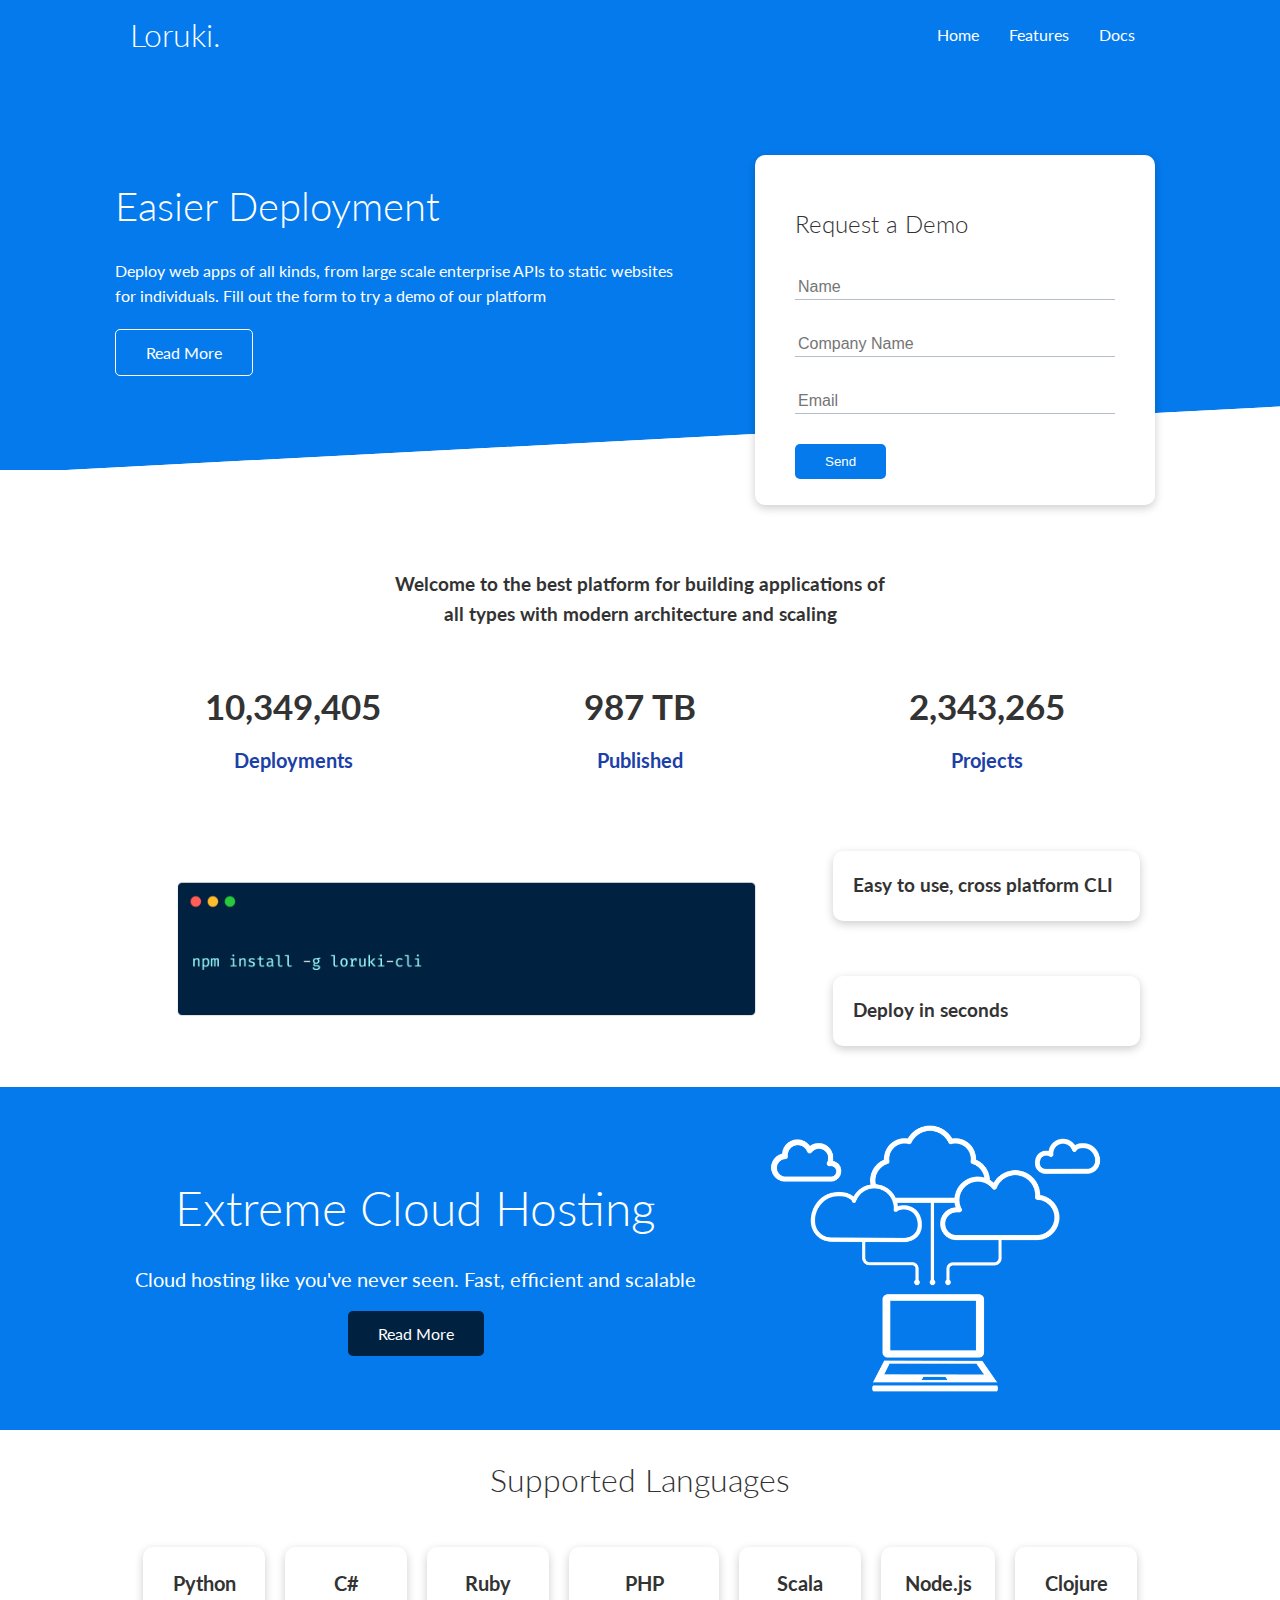
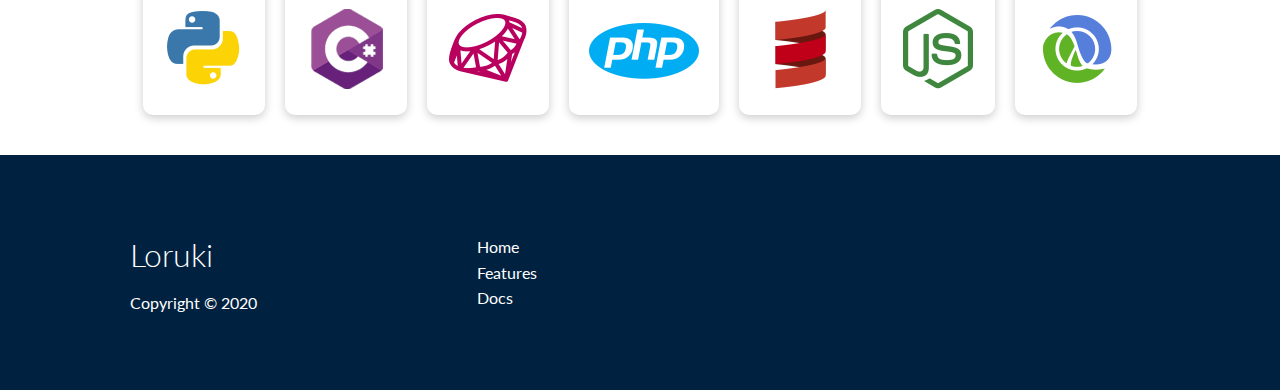
==== index.html @ 8ec89157 "final" ====
<!DOCTYPE html>
<html lang="en">
<head>
  <meta charset="UTF-8">
  <meta name="viewport" content="width=device-width, initial-scale=1.0">
  <title>Loruki | Cloud Hosting For Everyone</title>
  <link rel="stylesheet" href="css/utilities.css">
  <link rel="stylesheet" href="css/style.css">
  <link rel="stylesheet" href="https://cdnjs.cloudflare.com/ajax/libs/font-awesome/5.15.1/css/all.min.css" integrity="sha512-+4zCK9k+qNFUR5X+cKL9EIR+ZOhtIloNl9GIKS57V1MyNsYpYcUrUeQc9vNfzsWfV28IaLL3i96P9sdNyeRssA==" crossorigin="anonymous" />
</head>
<body>
    <!-- Navbar -->
    <div class="navbar">
      <div class="container flex">
        <h1 class="logo">Loruki.</h1>
        <nav>
          <ul>
            <li><a href="index.html">Home</a></li>
            <li><a href="features.html">Features</a></li>
            <li><a href="docs.html">Docs</a></li>
          </ul>
        </nav>
      </div>
    </div>

    <!-- Showcase -->
    <section class="showcase">
      <div class="container grid">
        <div class="showcase-text">
          <h1>Easier Deployment</h1>
          <p>Deploy web apps of all kinds, from large scale enterprise APIs to static websites for individuals. Fill out the form to try a demo of our platform</p>
          <a href="features.html" class="btn btn-outline">Read More</a>
        </div>

        <div class="showcase-form card">
          <h2>Request a Demo</h2>
          <form>
            <div class="form-control">
              <input type="text" placeholder="Name" name="name" required>
            </div>
            <div class="form-control">
              <input type="text" placeholder="Company Name" name="company" required>
            </div>
            <div class="form-control">
              <input type="email" placeholder="Email" name="email" required>
            </div>
            <input type="submit" value="Send" class="btn btn-primary">
          </form>
        </div>
      </div>
    </section>

    <!-- Stats -->
    <section class="stats">
      <div class="container">
        <h3 class="stats-heading text-center my-1">
          Welcome to the best platform for building applications of all types with modern architecture and scaling
        </h3>

        <div class="grid grid-3 text-center my-4">
          <div>
            <i class="fas fa-server fa-3x"></i>
            <h3>10,349,405</h3>
            <p class="text-secondary">Deployments</p>
          </div>
          <div>
            <i class="fas fa-upload fa-3x"></i>
            <h3>987 TB</h3>
            <p class="text-secondary">Published</p>
          </div>
          <div>
            <i class="fas fa-project-diagram fa-3x"></i>
            <h3>2,343,265</h3>
            <p class="text-secondary">Projects</p>
          </div>
        </div>
      </div>
    </section>

    <!-- Cli -->
    <section class="cli">
      <div class="container grid">
        <img src="images/cli.png" alt="">

        <div class="card">
          <h3>Easy to use, cross platform CLI</h3>
        </div>
        <div class="card">
          <h3>Deploy in seconds</h3>
        </div>
      </div>
    </section>

    <!-- Cloud -->
    <section class="cloud bg-primary my-2 py-2">
      <div class="container grid">
        <div class="text-center">
          <h2 class="lg">Extreme Cloud Hosting</h2>
          <p class="lead my-1">Cloud hosting like you've never seen. Fast, efficient and scalable</p>
          <a href="features.html" class="btn btn-dark">Read More</a>
        </div>
        
        <img src="images/cloud.png" alt="">
      </div>
    </section>

    <!-- Languages -->
    <section class="languages">
      <h2 class="md text-center my-2">
        Supported Languages
      </h2>

      <div class="container flex">
        <div class="card">  
          <h4>Python</h4>
          <img src="images/logos/python.png" alt="">
        </div>
        <div class="card">
          <h4>C#</h4>
          <img src="images/logos/csharp.png" alt="">
        </div>
        <div class="card">
          <h4>Ruby</h4>
          <img src="images/logos/ruby.png" alt="">
        </div>
        <div class="card">
          <h4>PHP</h4>
          <img src="images/logos/php.png" alt="">
        </div>
        <div class="card">
          <h4>Scala</h4>
          <img src="images/logos/scala.png" alt="">
        </div>
        <div class="card">
          <h4>Node.js</h4>
          <img src="images/logos/node.png" alt="">
        </div>
        <div class="card">
          <h4>Clojure</h4>
          <img src="images/logos/clojure.png" alt="">
        </div>
      </div>  
    </section>

    <!-- Footer -->
    <footer class="footer bg-dark py-5">
      <div class="container grid grid-3">
        <div>
          <h1>Loruki</h1>
          <p>Copyright &copy; 2020</p>
        </div>

        <nav>
          <ul>
            <li><a href="index.html">Home</a></li>
            <li><a href="features.html">Features</a></li>
            <li><a href="docs.html">Docs</a></li>
          </ul>
        </nav>

        <div class="social">
          <a href="#"><i class="fab fa-github fa-2x"></i></a>
          <a href="#"><i class="fab fa-facebook fa-2x"></i></a>
          <a href="#"><i class="fab fa-instagram fa-2x"></i></a>
          <a href="#"><i class="fab fa-twitter fa-2x"></i></a>
        </div>
      </div>
    </footer>
</body>
</html>
---- css/utilities.css ----
.container {
  max-width: 1100px;
  margin: 0 auto;
  overflow: auto;
  padding: 0 40px;
}

.card {
  background-color: #fff;
  color: #333;
  border-radius: 10px;
  box-shadow: 0 3px 10px rgba(0,0,0,0.2);
  padding: 20px;
  margin: 10px;
}

.btn {
  display: inline-block;
  padding: 10px 30px;
  cursor: pointer;
  background-color: var(--primary-color);
  color: #fff;
  border: none;
  border-radius: 5px;
}

.btn-outline {
  background-color: transparent;
  border: 1px #fff solid;
}

.btn:hover {
  transform: scale(0.98);
}

/* Backgrounds and coloured buttons */
.bg-primary, .btn-primary {
  background-color: var(--primary-color);
  color: #fff;
}

.bg-secondary, .btn-secondary {
  background-color: var(--secondary-color);
  color: #fff;
}

.bg-dark, .btn-dark {
  background-color: var(--dark-color);
  color: #fff;
} 

.bg-light, .btn-light {
  background-color: var(--light-color);
  color: #333;
}

.bg-primary a, .btn-primary a, .bg-secondary a, .btn-secondary a, 
.bg-dark a, .btn-dark a, .bg-light a, .btn-light a {
  color: #fff;
}

/* Text Colors */
.text-primary {
  color: var(--primary-color);
}

.text-secondary {
  color: var(--secondary-color);
}

.text-dark{
  color: var(--dark-color);
} 

.text-light {
  color: var(--light-color);
}

/* Text Sizes */
.lead {
  font-size: 20px;
} 

.sm {
  font-size: 1rem;
}

.md {
  font-size: 2rem;
}

.lg {
  font-size: 3rem;
}

.xl {
  font-size: 4rem;
}

.text-center {
  text-align: center;
}



/* Alert */
.alert {
  background-color: var(--light-color);
  padding: 10px 20px;
  font-weight: bold;
  margin: 15px 0;
}

.alert i {
  margin-right: 10px;
}

.alert-success {
  background-color: var(--success-color);
}

.alert-error {
  background-color: var(--error-color);
  color: #fff;
}

.flex {
  display: flex;
  justify-content: center;
  align-items: center;
  height: 100%;
}

.grid {
  display: grid;
  grid-template-columns: repeat(2,1fr);
  gap: 20px;
  height: 100%;
  justify-content: center;
  align-items: center;
}

.grid-3 {
  grid-template-columns: repeat(3, 1fr);
}

/* Margin */
.my-1 {
  margin: 1rem 0;
}

.my-2 {
  margin: 1.5rem 0;
}

.my-3 {
  margin: 2rem 0;
} 

.my-4 {
  margin: 3rem 0;
} 

.my-5 {
  margin: 4rem 0;
} 

.m-1 {
  margin: 1rem;
}

.m-2 {
  margin: 1.5rem;
}

.m-3 {
  margin: 2rem;
} 

.m-4 {
  margin: 3rem;
} 

.m-5 {
  margin: 4rem;
} 

/* Padding */
.py-1 {
  padding: 1rem 0;
}

.py-2 {
  padding: 1.5rem 0;
}

.py-3 {
  padding: 2rem 0;
} 

.py-4 {
  padding: 3rem 0;
} 

.py-5 {
  padding: 4rem 0;
} 

.p-1 {
  padding: 1rem;
}

.p-2 {
  padding: 1.5rem;
}

.p-3 {
  padding: 2rem;
} 

.p-4 {
  padding: 3rem;
} 

.p-5 {
  padding: 4rem;
}
---- css/style.css ----
@import url('https://fonts.googleapis.com/css2?family=Lato:wght@300&display=swap');

:root {
  --primary-color: #047aed;
  --secondary-color: #1c3fa8;
  --dark-color: #002240;
  --light-color: #f4f4f4;
  --success-color: #5cb85c;
  --error-color: #d9534f;
}

* {
  box-sizing: border-box;
  padding: 0;
  margin: 0;
}

body {
  font-family: 'Lato', sans-serif;
  color: #333;
  line-height: 1.6;
}

ul {
  list-style: none;
}

a {
  text-decoration: none;
  color: #333;
}

h1,h2 {
  font-weight: 300;
  line-height: 1.6;
  margin: 10px 0;
}

p {
  margin: 10px 0;
}

img {
  width: 100%;
}

code, pre {
  background: #333;
  color: #fff;
  padding: 10px;
}

/* Navbar */
.navbar {
  background-color: var(--primary-color);
  color: white;
  height: 70px;
}

.navbar .flex {
  justify-content: space-between;
}

.navbar ul {
  display: flex;
}

.navbar a {
  color: #fff;
  padding: 10px;
  margin: 0 5px;
}

.navbar a:hover {
  border-bottom: 2px #fff solid;
}

/* Showcase */
.showcase {
  height: 400px;
  background-color: var(--primary-color);
  color: #fff;
  position: relative;
}

.showcase h1 {
  font-size: 40px;
}

.showcase p {
  margin: 20px 0;
}

.showcase .grid {
  overflow: visible;
  grid-template-columns: 55% 45%;
  gap: 30px;
}

.showcase-form {
  position: relative;
  top: 60px;
  height: 350px;
  width: 400px;
  padding: 40px;
  z-index: 100;
  justify-self: flex-end;
  animation: slideInFromRight 1s ease-in;
}

.showcase-form .form-control {
  margin: 30px 0;
}

.showcase-form input[type='text'],
.showcase-form input[type='email'] {
  border: 0;
  border-bottom: 1px solid #b4becb;
  width: 100%;
  padding: 3px;
  font-size: 16px;
}

.showcase-form input:focus {
  outline: none;
}

.showcase::before,
.showcase::after {
  content: '';
  position: absolute;
  height: 100px;
  bottom: -70px;
  left: 0;
  right: 0;
  background: #fff;
  transform: skewY(-3deg);
  -webkit-transform: skewY(-3deg);
  -moz-transform: skewY(-3deg);
  -ms-transform: skewY(-3deg);
}

.showcase-text {
  animation: slideInFromLeft 1s ease-in;
}

/* Stats */
.stats {
  padding-top: 100px;
  animation: slideInFromBottom 1s ease-in;
}

.stats-heading {
  max-width: 500px;
  margin: auto;
}

.stats .grid h3 {
  font-size: 35px;
}

.stats .grid p {
  font-size: 20px;
  font-weight: bold;
}

/* CLI */
.cli .grid {
  grid-template-columns: repeat(3, 1fr);
  grid-template-rows: repeat(2, 1fr);
}

.cli .grid > *:first-child {
  grid-column: 1 / span 2;
  grid-row: 1 / span 2;
}

/* Cloud */
.cloud .grid {
  grid-template-columns: 4fr 3fr;
}

/* Languages */

.languages .flex {
  flex-wrap: wrap;
}

.languages .card {
  text-align: center;
  margin: 18px 10px 40px;
  transition: transform 0.2s ease-in;
}

.languages .card h4 {
  font-size: 20px;
  margin-bottom: 10px;
}

.languages .card:hover {
  transform: translateY(-15px);
}

/* Features */
.features-head img {
  width: 200px;
  justify-self: flex-end;
} 

.features-sub-head img {
  width: 300px;
  justify-self: flex-end;
} 

 /* Features Main  */
 .features-main .card > i {
   margin-right: 20px;
 }

 .features-main .grid {
   padding: 30px;
 }

 .features-main .grid > *:first-child {
   grid-column: 1 /span 3;
 }

 .features-main .grid > *:nth-child(2) {
   grid-column: 1 /span 2;
 }

 /* Docs */
 .docs-head img {
  width: 200px;
  justify-self: flex-end;
} 

.docs-main .bg-light a {
  color: #333;
}

.docs-main h3 {
  margin: 20px 0;
}

.docs-main .grid {
  grid-template-columns: 1fr 2fr;
  align-items: flex-start;
}

.docs-main nav li {
  font-size: 17px;
  padding-bottom: 5px;
  margin-bottom: 5px;
  border-bottom: 1px #ccc solid;
}

.docs-main a:hover {
  font-weight: bold;
}

/* Footer */
.footer .social a {
  margin: 0 10px;
}

/* Animations */
@keyframes slideInFromLeft {
  0% {
    transform: translateX(-100%);
  }
  100% {
    transform: translateX(0);
  }
}
@keyframes slideInFromRight {
  0% {
    transform: translateX(100%);
  }
  100% {
    transform: translateX(0);
  }
}
@keyframes slideInFromTop {
  0% {
    transform: translateY(-100%);
  }
  100% {
    transform: translateX(0);
  }
}
@keyframes slideInFromBottom {
  0% {
    transform: translateY(100%);
  }
  100% {
    transform: translateX(0);
  }
}

/* Tablets and under */
@media(max-width: 768px) {
  .grid,
  .showcase .grid,
  .stats .grid,
  .cli .grid,
  .cloud .grid,
  .features-main .grid,
  .docs-main .grid {
    grid-template-columns: 1fr;
    grid-template-rows: 1fr;
  }

  .showcase {
    height: auto;
  }

  .showcase-text {
    text-align: center;
    margin-top: 40px;
  }

  .showcase-form {
    justify-self: center;
    margin: auto;
  }

  .cli .grid > *:first-child {
    grid-column: 1;
    grid-row: 1;
  }

  .features-head, .features-sub-head, .docs-head {
    text-align: center;
  }

  .features-head img, .features-sub-head img, .docs-head img {
    justify-self: center;
  }

  .features-main .grid > *:first-child,
  .features-main .grid > *:nth-child(2) {
    grid-column: 1;
  }
}

/* Mobile */
@media(max-width: 500px) {
  .navbar {
    height: 110px;
  }

  .navbar .flex {
    flex-direction: column;
  }

  .navbar ul {
    padding: 10px;
    background-color: rgba(0,0,0,0.1);
  }


}
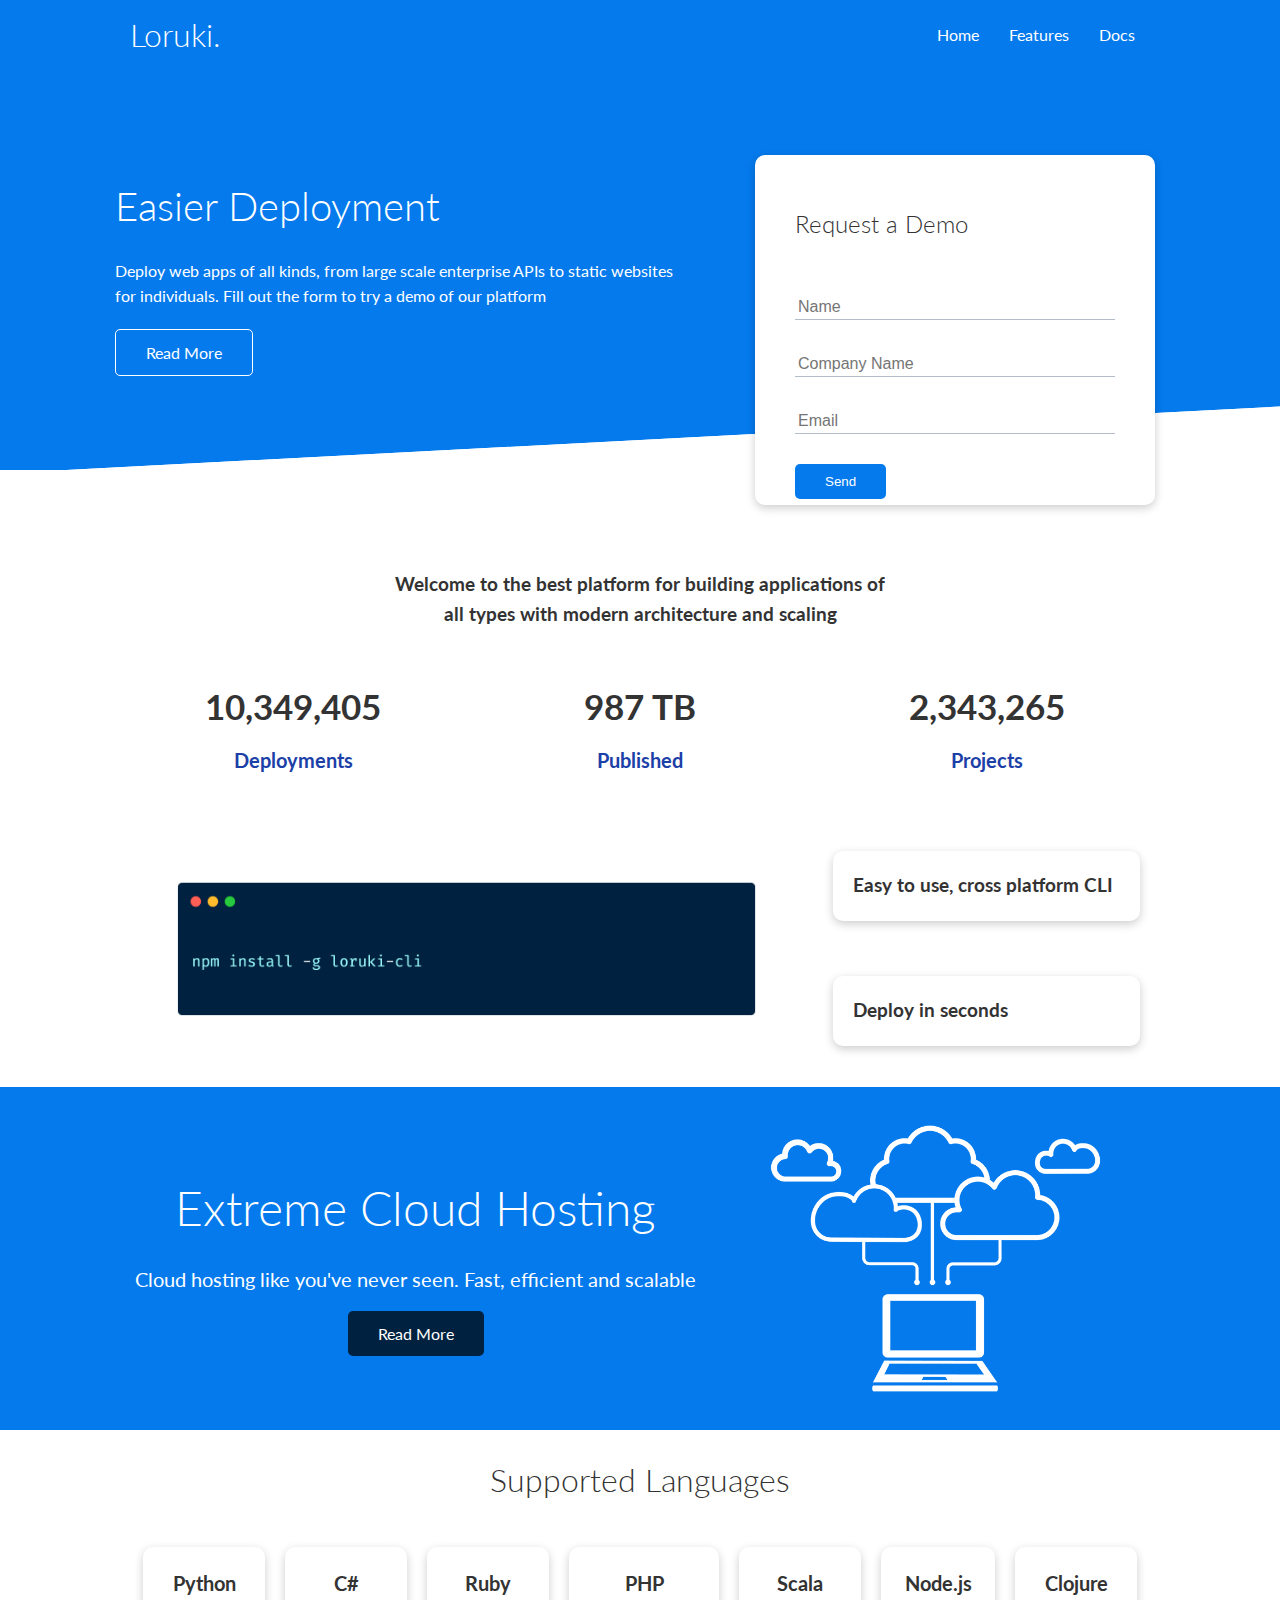
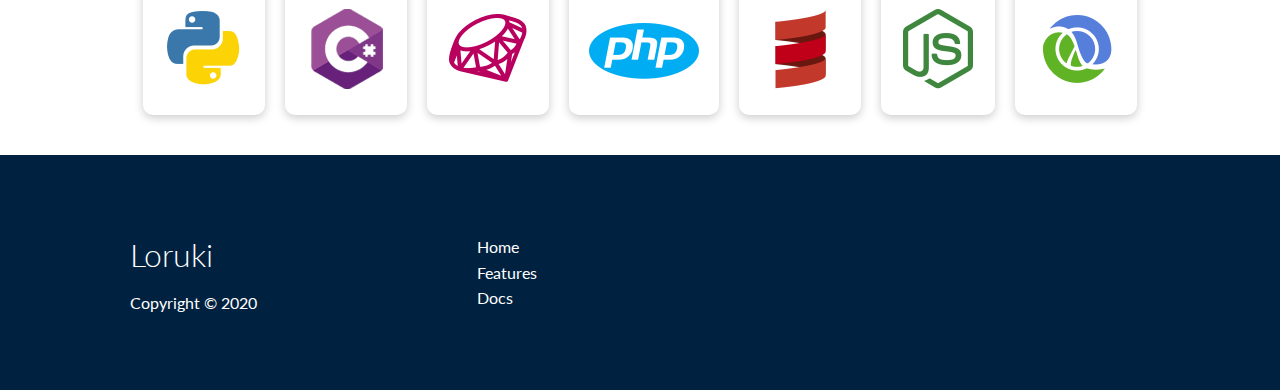
==== commit dd2155f0: "deploy" ====
--- a/index.html
+++ b/index.html
@@ -34,7 +34,11 @@
 
         <div class="showcase-form card">
           <h2>Request a Demo</h2>
-          <form>
+          <form name="contact" method="POST" netlify-honeypot="bot-field" data-netlify="true">
+            <input type="hidden" name="form-name" value="contact">
+            <p class="hidden">
+              <label>Don’t fill this out if you're human: <input name="bot-field" /></label>
+            </p>
             <div class="form-control">
               <input type="text" placeholder="Name" name="name" required>
             </div>
--- a/css/style.css
+++ b/css/style.css
@@ -48,6 +48,11 @@
   background: #333;
   color: #fff;
   padding: 10px;
+}
+
+.hidden {
+  visibility: hidden;
+  height: 0;
 }
 
 /* Navbar */
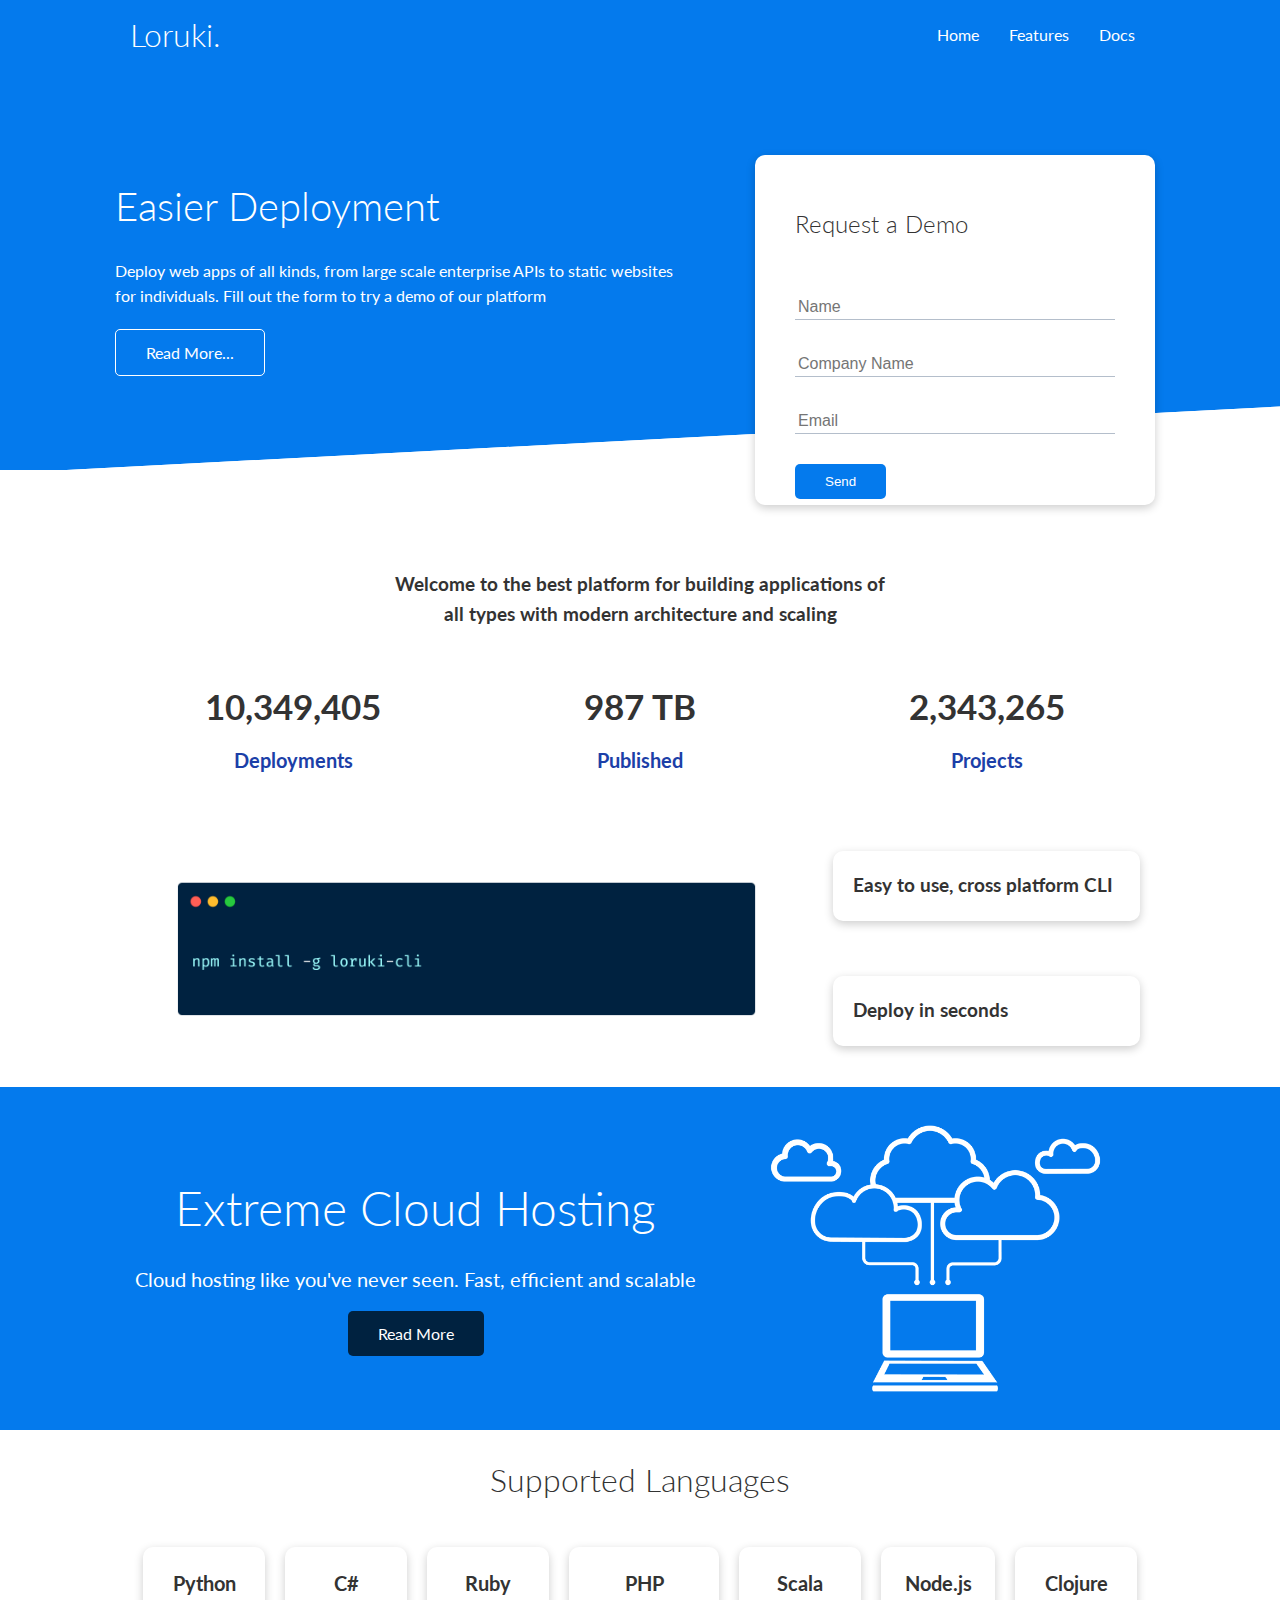
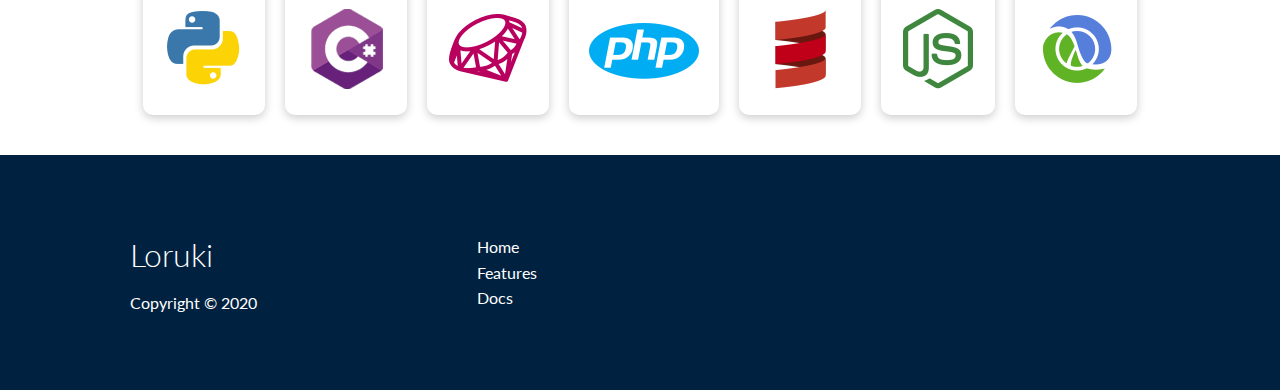
==== commit 0c136999: "addOn" ====
--- a/index.html
+++ b/index.html
@@ -1,14 +1,19 @@
 <!DOCTYPE html>
 <html lang="en">
-<head>
-  <meta charset="UTF-8">
-  <meta name="viewport" content="width=device-width, initial-scale=1.0">
-  <title>Loruki | Cloud Hosting For Everyone</title>
-  <link rel="stylesheet" href="css/utilities.css">
-  <link rel="stylesheet" href="css/style.css">
-  <link rel="stylesheet" href="https://cdnjs.cloudflare.com/ajax/libs/font-awesome/5.15.1/css/all.min.css" integrity="sha512-+4zCK9k+qNFUR5X+cKL9EIR+ZOhtIloNl9GIKS57V1MyNsYpYcUrUeQc9vNfzsWfV28IaLL3i96P9sdNyeRssA==" crossorigin="anonymous" />
-</head>
-<body>
+  <head>
+    <meta charset="UTF-8" />
+    <meta name="viewport" content="width=device-width, initial-scale=1.0" />
+    <title>Loruki | Cloud Hosting For Everyone</title>
+    <link rel="stylesheet" href="css/utilities.css" />
+    <link rel="stylesheet" href="css/style.css" />
+    <link
+      rel="stylesheet"
+      href="https://cdnjs.cloudflare.com/ajax/libs/font-awesome/5.15.1/css/all.min.css"
+      integrity="sha512-+4zCK9k+qNFUR5X+cKL9EIR+ZOhtIloNl9GIKS57V1MyNsYpYcUrUeQc9vNfzsWfV28IaLL3i96P9sdNyeRssA=="
+      crossorigin="anonymous"
+    />
+  </head>
+  <body>
     <!-- Navbar -->
     <div class="navbar">
       <div class="container flex">
@@ -28,27 +33,43 @@
       <div class="container grid">
         <div class="showcase-text">
           <h1>Easier Deployment</h1>
-          <p>Deploy web apps of all kinds, from large scale enterprise APIs to static websites for individuals. Fill out the form to try a demo of our platform</p>
-          <a href="features.html" class="btn btn-outline">Read More</a>
+          <p>
+            Deploy web apps of all kinds, from large scale enterprise APIs to
+            static websites for individuals. Fill out the form to try a demo of
+            our platform
+          </p>
+          <a href="features.html" class="btn btn-outline">Read More...</a>
         </div>
 
         <div class="showcase-form card">
           <h2>Request a Demo</h2>
-          <form name="contact" method="POST" netlify-honeypot="bot-field" data-netlify="true">
-            <input type="hidden" name="form-name" value="contact">
+          <form
+            name="contact"
+            method="POST"
+            netlify-honeypot="bot-field"
+            data-netlify="true"
+          >
+            <input type="hidden" name="form-name" value="contact" />
             <p class="hidden">
-              <label>Don’t fill this out if you're human: <input name="bot-field" /></label>
+              <label
+                >Don’t fill this out if you're human: <input name="bot-field"
+              /></label>
             </p>
             <div class="form-control">
-              <input type="text" placeholder="Name" name="name" required>
+              <input type="text" placeholder="Name" name="name" required />
             </div>
             <div class="form-control">
-              <input type="text" placeholder="Company Name" name="company" required>
+              <input
+                type="text"
+                placeholder="Company Name"
+                name="company"
+                required
+              />
             </div>
             <div class="form-control">
-              <input type="email" placeholder="Email" name="email" required>
+              <input type="email" placeholder="Email" name="email" required />
             </div>
-            <input type="submit" value="Send" class="btn btn-primary">
+            <input type="submit" value="Send" class="btn btn-primary" />
           </form>
         </div>
       </div>
@@ -58,7 +79,8 @@
     <section class="stats">
       <div class="container">
         <h3 class="stats-heading text-center my-1">
-          Welcome to the best platform for building applications of all types with modern architecture and scaling
+          Welcome to the best platform for building applications of all types
+          with modern architecture and scaling
         </h3>
 
         <div class="grid grid-3 text-center my-4">
@@ -84,7 +106,7 @@
     <!-- Cli -->
     <section class="cli">
       <div class="container grid">
-        <img src="images/cli.png" alt="">
+        <img src="images/cli.png" alt="" />
 
         <div class="card">
           <h3>Easy to use, cross platform CLI</h3>
@@ -100,50 +122,50 @@
       <div class="container grid">
         <div class="text-center">
           <h2 class="lg">Extreme Cloud Hosting</h2>
-          <p class="lead my-1">Cloud hosting like you've never seen. Fast, efficient and scalable</p>
+          <p class="lead my-1">
+            Cloud hosting like you've never seen. Fast, efficient and scalable
+          </p>
           <a href="features.html" class="btn btn-dark">Read More</a>
         </div>
-        
-        <img src="images/cloud.png" alt="">
+
+        <img src="images/cloud.png" alt="" />
       </div>
     </section>
 
     <!-- Languages -->
     <section class="languages">
-      <h2 class="md text-center my-2">
-        Supported Languages
-      </h2>
+      <h2 class="md text-center my-2">Supported Languages</h2>
 
       <div class="container flex">
-        <div class="card">  
+        <div class="card">
           <h4>Python</h4>
-          <img src="images/logos/python.png" alt="">
+          <img src="images/logos/python.png" alt="" />
         </div>
         <div class="card">
           <h4>C#</h4>
-          <img src="images/logos/csharp.png" alt="">
+          <img src="images/logos/csharp.png" alt="" />
         </div>
         <div class="card">
           <h4>Ruby</h4>
-          <img src="images/logos/ruby.png" alt="">
+          <img src="images/logos/ruby.png" alt="" />
         </div>
         <div class="card">
           <h4>PHP</h4>
-          <img src="images/logos/php.png" alt="">
+          <img src="images/logos/php.png" alt="" />
         </div>
         <div class="card">
           <h4>Scala</h4>
-          <img src="images/logos/scala.png" alt="">
+          <img src="images/logos/scala.png" alt="" />
         </div>
         <div class="card">
           <h4>Node.js</h4>
-          <img src="images/logos/node.png" alt="">
+          <img src="images/logos/node.png" alt="" />
         </div>
         <div class="card">
           <h4>Clojure</h4>
-          <img src="images/logos/clojure.png" alt="">
+          <img src="images/logos/clojure.png" alt="" />
         </div>
-      </div>  
+      </div>
     </section>
 
     <!-- Footer -->
@@ -170,5 +192,5 @@
         </div>
       </div>
     </footer>
-</body>
-</html>+  </body>
+</html>
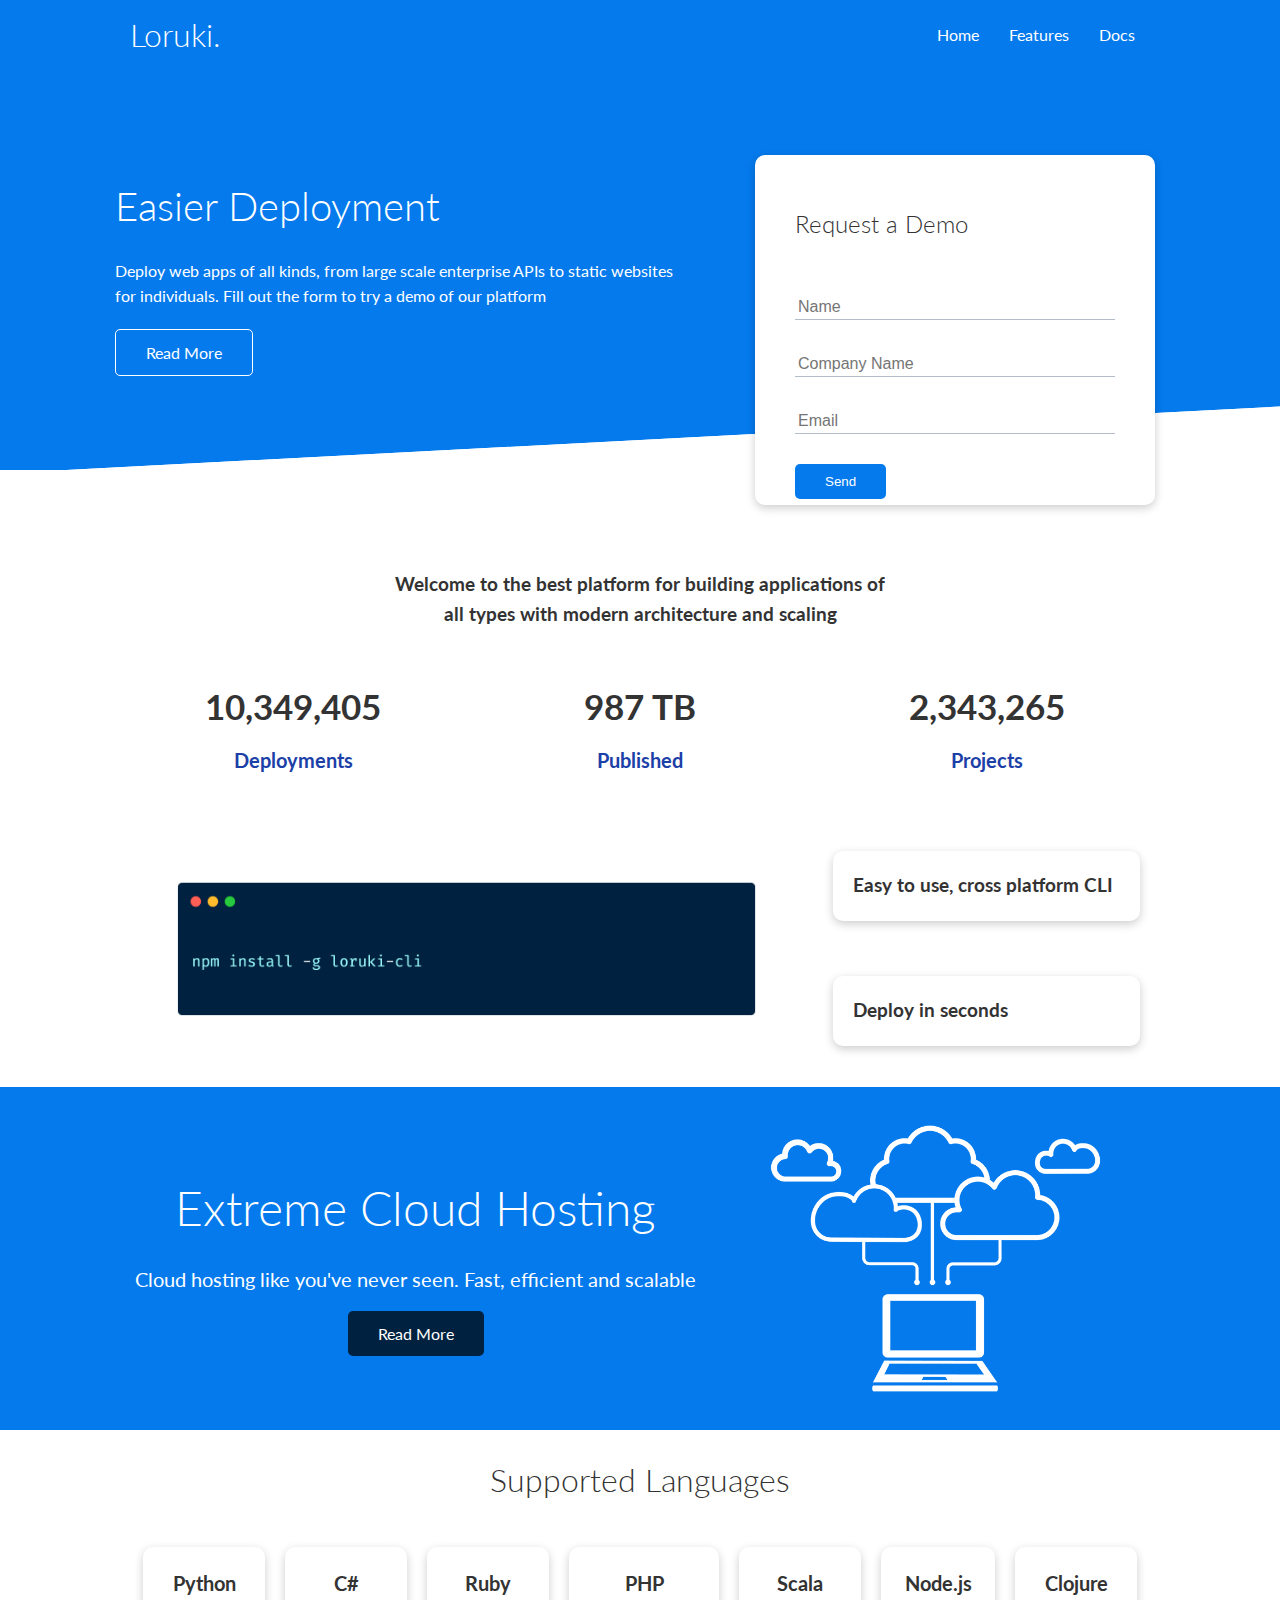
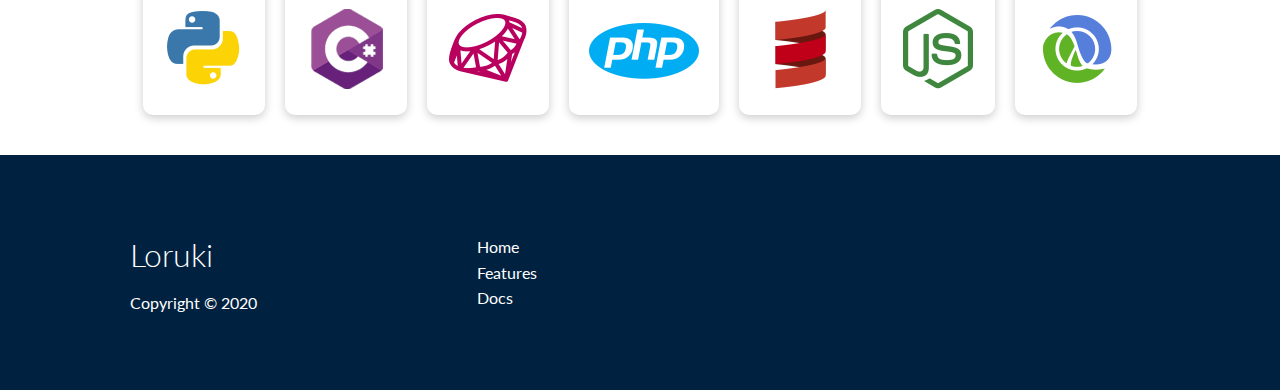
==== commit 3677dcbf: "test" ====
--- a/index.html
+++ b/index.html
@@ -12,8 +12,19 @@
       integrity="sha512-+4zCK9k+qNFUR5X+cKL9EIR+ZOhtIloNl9GIKS57V1MyNsYpYcUrUeQc9vNfzsWfV28IaLL3i96P9sdNyeRssA=="
       crossorigin="anonymous"
     />
+    <!-- Google Tag Manager -->
+<script>(function(w,d,s,l,i){w[l]=w[l]||[];w[l].push({'gtm.start':
+  new Date().getTime(),event:'gtm.js'});var f=d.getElementsByTagName(s)[0],
+  j=d.createElement(s),dl=l!='dataLayer'?'&l='+l:'';j.async=true;j.src=
+  'https://www.googletagmanager.com/gtm.js?id='+i+dl;f.parentNode.insertBefore(j,f);
+  })(window,document,'script','dataLayer','GTM-K8V3KKZ');</script>
+  <!-- End Google Tag Manager -->
   </head>
   <body>
+    <!-- Google Tag Manager (noscript) -->
+<noscript><iframe src="https://www.googletagmanager.com/ns.html?id=GTM-K8V3KKZ"
+  height="0" width="0" style="display:none;visibility:hidden"></iframe></noscript>
+  <!-- End Google Tag Manager (noscript) -->
     <!-- Navbar -->
     <div class="navbar">
       <div class="container flex">
@@ -38,7 +49,7 @@
             static websites for individuals. Fill out the form to try a demo of
             our platform
           </p>
-          <a href="features.html" class="btn btn-outline">Read More...</a>
+          <a href="features.html" class="btn btn-outline">Read More</a>
         </div>
 
         <div class="showcase-form card">
